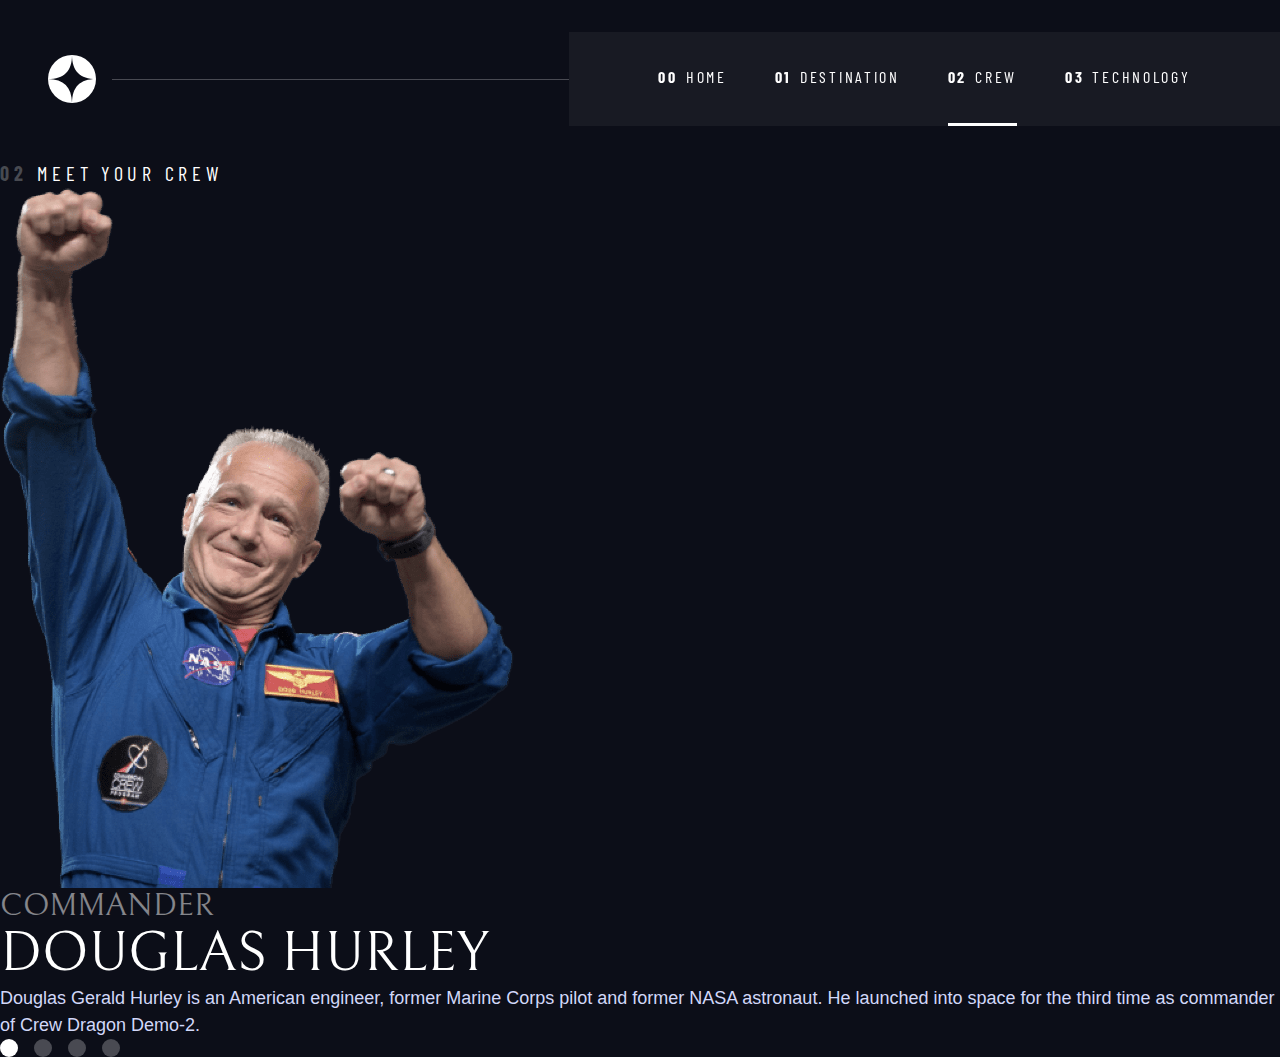
==== crew.html @ 1b333eca "JS & JSON ok" ====
<!DOCTYPE html>
<html lang="en">

<head>
     <meta charset="UTF-8">
     <meta name="viewport" content="width=device-width, initial-scale=1.0">

     <link rel="icon" type="image/png" sizes="32x32" href="./assets/favicon-32x32.png">
     <!-- Google fonts -->
     <link rel="preconnect" href="https://fonts.googleapis.com">
     <link rel="preconnect" href="https://fonts.gstatic.com" crossorigin>
     <link href="https://fonts.googleapis.com/css2?family=Barlow+Condensed:wght@400;700&family=Bellefair&  family=Barlow:wght@400;700&display=swap"
         rel="stylesheet">

     <link rel="stylesheet" href="./css/index.css">
     <title>Frontend Mentor | Space tourism website</title>
</head>


<body class="crew">

    <header class="primary-header flex">
        <div>
            <img src="./assets/shared/logo.svg" alt="logo" class="logo">
        </div>
        <button onclick="displayMenu()" class="mobile-nav-toggle" data-visible="false" aria-controls="primary-navigation"><span class="sr-only" aria-expanded="false">Menu</span></button>
        <nav>
            <ul id="primary-navigation" class="primary-navigation underline-indicators flex">
                <li><a class="fs-300 ff-sans-cond text-white letter-spacing-2 uppercase" href="index.html"><span aria-hidden="true">00</span>Home</a>
                <li><a class="fs-300 ff-sans-cond text-white letter-spacing-2 uppercase" href="destination.html"><span aria-hidden="true">01</span>Destination</a>
                <li class="active"><a class="fs-300 ff-sans-cond text-white letter-spacing-2 uppercase" href="crew.html"><span aria-hidden="true">02</span>Crew</a>
                <li><a class="fs-300 ff-sans-cond text-white letter-spacing-2 uppercase" href="technology.html"><span aria-hidden="true">03</span>Technology</a>
            </ul>
        </nav>
    </header>
  
    <main id="main" class="grid-container-xxx grid-container--destination">
        <h1 class="numbered-title"><span aria-hidden="true">02</span>Meet your crew</h1>
   
        <article>
            <img id="obj-image" src="./assets/crew/image-douglas-hurley.png" alt="Crew member picture">
            <h2 id="obj-role" class="ff-serif fs-600 uppercase" style="color: hsl( var(--clr-white) / .50);">Commander</h2>
            <h3 id="obj-name" class="ff-serif fs-700 uppercase">Douglas Hurley</h3>
    
            <p id="obj-bio" class="text-accent" style="font-weight: 300;">Douglas Gerald Hurley is an American engineer, former Marine Corps pilot 
            and former NASA astronaut. He launched into space for the third time as 
            commander of Crew Dragon Demo-2.</p>



            <div class="dot-indicators flex">
                <button id="commander" onclick="displayCommander()" aria-selected="true"><span class="sr-only">slide title</span></button>
                <button id="specialist" onclick="displaySpecialist()" aria-selected="false"><span class="sr-only">slide title</span></button>
                <button id="pilot" onclick="displayPilot()" aria-selected="false"><span class="sr-only">slide title</span></button>
                <button id="engineer" onclick="displayEngineer()" aria-selected="false"><span class="sr-only">slide title</span></button>
            </div>

        </article>
    </main>

  <script src="./scripts/index.js"></script>
  <script src="./scripts/crew.js"></script>
</body>
</html>
---- css/index.css ----
/* ------------------- */
/* Custom properties   */
/* ------------------- */

:root {
    /* colors */
    --clr-dark: 230 35% 7%;
    --clr-light: 231 77% 90%;
    --clr-white: 0 0% 100%;
    
    /* font-sizes */
    --fs-900: clamp(5rem, 8vw + 1rem, 9.375rem);
    --fs-800: 3.5rem;
    --fs-700: 1.5rem;
    --fs-600: 1rem;
    --fs-500: 1.75rem;
    --fs-400: 0.9375rem;
    --fs-300: 1rem;
    --fs-200: 0.875rem;
    
    /* font-families */
    --ff-serif: "Bellefair", serif;
    --ff-sans-cond: "Barlow Condensed", sans-serif;
    --ff-sans-normal: "Barlow", sans-serif;
}

@media (min-width: 35em) {
    :root {
        --fs-800: 5rem;
        --fs-700: 2.5rem;
        --fs-600: 1.5rem;
        --fs-500: 1.25rem;
        --fs-400: 1rem;
    }
}

@media (min-width: 45em) {
    :root {
        /* font-sizes */
        --fs-800: 6.25rem;
        --fs-700: 3.5rem;
        --fs-600: 2rem;
        --fs-400: 1.125rem;
    }
}


/* ------------------- */
/* Reset               */
/* ------------------- */

/* https://piccalil.li/blog/a-modern-css-reset/ */

/* Box sizing */
*,
*::before,
*::after {
    box-sizing: border-box;
}

/* Reset margins */
body,
h1,
h2,
h3,
h4,
h5,
p,
figure,
picture {
    margin: 0; 
}

h1,
h2,
h3,
h4,
h5,
h6,
p {
    font-weight: 400;
}

/* set up the body */
body {
    font-family: var(--ff-sans-normal);
    font-size: var(--fs-400);
    color: hsl( var(--clr-white) );
    background-color: hsl( var(--clr-dark) );
    line-height: 1.5;
    min-height: 100vh;
    
    display: grid;
    grid-template-rows: min-content 1fr;

    overflow-x: hidden;
}

/* make images easier to work with */
img,
picutre {
    max-width: 100%;
    display: block;
}

/* make form elements easier to work with */
input,
button,
textarea,
select {
    font: inherit;
}

/* remove animations for people who've turned them off */
@media (prefers-reduced-motion: reduce) {  
  *,
  *::before,
  *::after {
    animation-duration: 0.01ms !important;
    animation-iteration-count: 1 !important;
    transition-duration: 0.01ms !important;
    scroll-behavior: auto !important;
  }
}


/* ------------------- */
/* Utility classes     */
/* ------------------- */

/* general */

.flex {
    display: flex;
    gap: var(--gap, 1rem);
}

.grid {
    display: grid;
    gap: var(--gap, 1rem);
}

.d-block {
    display: block;
}

.flow > *:where(:not(:first-child)) {
    margin-top: var(--flow-space, 1rem);
}

.container {
    padding-inline: 2em;
    margin-inline: auto;
    max-width: 80rem;
}

.grid-container {
    text-align: center;
    display: grid;
    place-items: center;
    padding-inline: 1rem;
}

.grid-container * {
    max-width: 50ch;
}

@media (min-width: 45em) {
    .grid-container {
        text-align: left;
        column-gap: var(--container-gap, 2rem);
        grid-template-columns: minmax(1rem, 1fr) repeat(2, minmax(0, 40rem)) minmax(1rem, 1fr);
    }
    
    .grid-container > *:first-child {
        grid-column: 2;
    }

    .grid-container > *:last-child {
        grid-column: 3;
    }

    .grid-container--home {
        padding-bottom: 6rem;
        align-items: end;
    }
}

.sr-only {
  position: absolute; 
  width: 1px;
  height: 1px;
  padding: 0;
  margin: -1px; 
  overflow: hidden;
  clip: rect(0, 0, 0, 0);
  white-space: nowrap; /* added line */
  border: 0;
}

.skip-to-content {
    position: absolute;
    z-index: 9999;
    background: hsl( var(--clr-white) );
    color: hsl( var(--clr-dark) );
    padding: .5em 1em;
    margin-inline: auto;
    transform: translateY(-100%);
    transition: transform 250ms ease-in;
}

.skip-to-content:focus {
   transform: translateY(0);
   
}

/* colors */

.bg-dark { background-color: hsl( var(--clr-dark) );}
.bg-accent { background-color: hsl( var(--clr-light) );}
.bg-white { background-color: hsl( var(--clr-white) );}

.text-dark { color: hsl( var(--clr-dark) );}
.text-accent { color: hsl( var(--clr-light) );}
.text-white { color: hsl( var(--clr-white) );}

/* typography */

.ff-serif { font-family: var(--ff-serif); } 
.ff-sans-cond { font-family: var(--ff-sans-cond); } 
.ff-sans-normal { font-family: var(--ff-sans-normal); } 

.letter-spacing-1 { letter-spacing: 4.75px; } 
.letter-spacing-2 { letter-spacing: 2.7px; } 
.letter-spacing-3 { letter-spacing: 2.35px; } 

.uppercase { text-transform: uppercase; }

.fs-900 { font-size: var(--fs-900); }
.fs-800 { font-size: var(--fs-800); }
.fs-700 { font-size: var(--fs-700); }
.fs-600 { font-size: var(--fs-600); }
.fs-500 { font-size: var(--fs-500); }
.fs-400 { font-size: var(--fs-400); }
.fs-300 { font-size: var(--fs-300); }
.fs-200 { font-size: var(--fs-200); }

.fs-900,
.fs-800,
.fs-700,
.fs-600 {
    line-height: 1.1;
}

.numbered-title {
    font-family: var(--ff-sans-cond);
    font-size: var(--fs-500);
    text-transform: uppercase;
    letter-spacing: 4.72px; 
}

.numbered-title span {
    margin-right: .5em;
    font-weight: 700;
    color: hsl( var(--clr-white) / .25);
}


/* ------------------- */
/* Compontents         */
/* ------------------- */

.large-button {
    font-size: 2rem;
    position: relative;
    z-index: 1;
    display: inline-grid;
    place-items: center;
    padding: 0 2em;
    border-radius: 50%;
    aspect-ratio: 1;
    text-decoration: none;
}

.large-button::after {
    content: '';
    position: absolute;
    z-index: -1;
    width: 100%;
    height: 100%;
    background: hsl( var(--clr-white) / .1);
    border-radius: 50%;
    opacity: 0;
    transition: opacity 500ms linear, transform 750ms ease-in-out;
}
 
.large-button:hover::after,
.large-button:focus::after {
    opacity: 1;
    transform: scale(1.5);
}

/* primary header */

.logo {
    margin: 1.3rem clamp(1.5rem, 5vw, 3rem);
}

.primary-header {
    justify-content: space-between;
    align-items: center;
    
}

.primary-navigation {
    --gap: clamp(1.5rem, 5vw, 3rem);
    --underline-gap: 2rem;
    list-style: none;
    padding: 0;
    margin: 0;
    background: hsl( var(--clr-dark) / 0.98);
}

.primary-navigation a {
    text-decoration: none;
}

.primary-navigation a > span {
    font-weight: 700;
    margin-right: .5em;
}

.mobile-nav-toggle {
    display: none;
}

@supports (-webkit-backdrop-filter: blur(2rem)) {
    .primary-navigation {
        background: hsl( var(--clr-white) / 0.05);
        backdrop-filter: blur(2rem);
        -webkit-backdrop-filter: blur(2rem);
    }
}

@supports (backdrop-filter: blur(2rem)) {
    .primary-navigation {
        background: hsl( var(--clr-white) / 0.05);
        backdrop-filter: blur(2rem);
    }
}

@media (max-width: 35em) {
    .primary-navigation {
        --underline-gap: .5rem;
        position: fixed;
        z-index: 1000;
        inset: 0 0 0 30%;
        list-style: none;
        padding: min(20rem, 15vh) 2rem;
        margin: 0;
        flex-direction: column;
        transform: translateX(100%);
        transition: transform 500ms ease-in-out;
    }
   
    .primary-navigation-toggle {
        transform: translateX(0%);
        transition: transform 500ms ease-in-out;
    }

    .primary-navigation.underline-indicators > .active {
        border: 0;
    }

    .mobile-nav-toggle {
        display: block;
        position: absolute;
        z-index: 2000;
        right: 1rem;
        top: 2rem;
        background: transparent;
        background-image: url(../assets/shared/icon-hamburger.svg);
        width: 1.5rem;
        aspect-ratio: 1;
        background-repeat: no-repeat;
        border: 0;
    }

}

@media (min-width: 35em) {
    .primary-navigation {
        padding-inline: clamp(3rem, 7vw, 7rem);
    }
}

@media (min-width: 35em) and (max-width: 44.999em) {
    .primary-navigation a > span {
        display: none;
    }
}

@media (min-width: 45em) {

    .primary-header::after {
        content: '';
        display: block;
        position: relative;
        height: 1px;
        width: 100%;
        margin-right: -2.5rem;
        background: hsl( var(--clr-white) / .25);
        order: 1;
    }

    nav {
        order: 2;
    }

    .primary-navigation {
        margin-block: 2rem;
    }
}

.underline-indicators > * {
    cursor: pointer;
    padding: var(--underline-gap, 1rem) 0;
    border: 0;
    border-bottom: .2rem solid hsl( var(--clr-white) / 0 );
}

.underline-indicators > *:hover,
.underline-indicators > *:focus {
    border-color: hsl( var(--clr-white) / .5);
}

.underline-indicators > .active,
.underline-indicators > [aria-selected="true"] {
    color: hsl( var(--clr-white) / 1);
    border-color: hsl( var(--clr-white) / 1); 
}

.tab-list {
    --gap: 2rem;
}

.dot-indicators > * {
    cursor: pointer;
    border: 0;
    border-radius: 50%;
    padding: .5em;
    background-color: hsl( var(--clr-white) / .25);
}
 
.dot-indicators > *:hover,
.dot-indicators > *:focus { 
    background-color: hsl( var(--clr-white) / .5);
}

.dot-indicators > [aria-selected="true"] {
    background-color: hsl( var(--clr-white) / 1); 
}

.number-indicators > button {
    cursor: pointer;
    width: 5rem;
    height: 5rem;
    border-radius: 50%;
    border: 1px solid hsl( var(--clr-white) / .25 );
    background-color: hsl( var(--clr-dark) );
    color: hsl( var(--clr-white) );
}

.number-indicators > button:hover,
.number-indicators > button:focus {
    border-color: hsl( var(--clr-white) );
}

.number-indicators > [aria-selected="true"] {
    background-color: hsl( var(--clr-white) / 1) !important;
    color: hsl( var(--clr-dark) );
}

/* ----------------------------- */
/* Page specific babckground     */
/* ----------------------------- */
body {
    background-size: cover;
    background-position: bottom center;
}
/* home */
.home {
    background-image: url(../assets/home/background-home-mobile.jpg);
}

@media (min-width: 35em) {
    .home {
        background-position: center center;
        background-image: url(../assets/home/background-home-tablet.jpg);
    }
}

@media (min-width: 45em) {
    .home {
        background-image: url(../assets/home/background-home-desktop.jpg);
    }
}
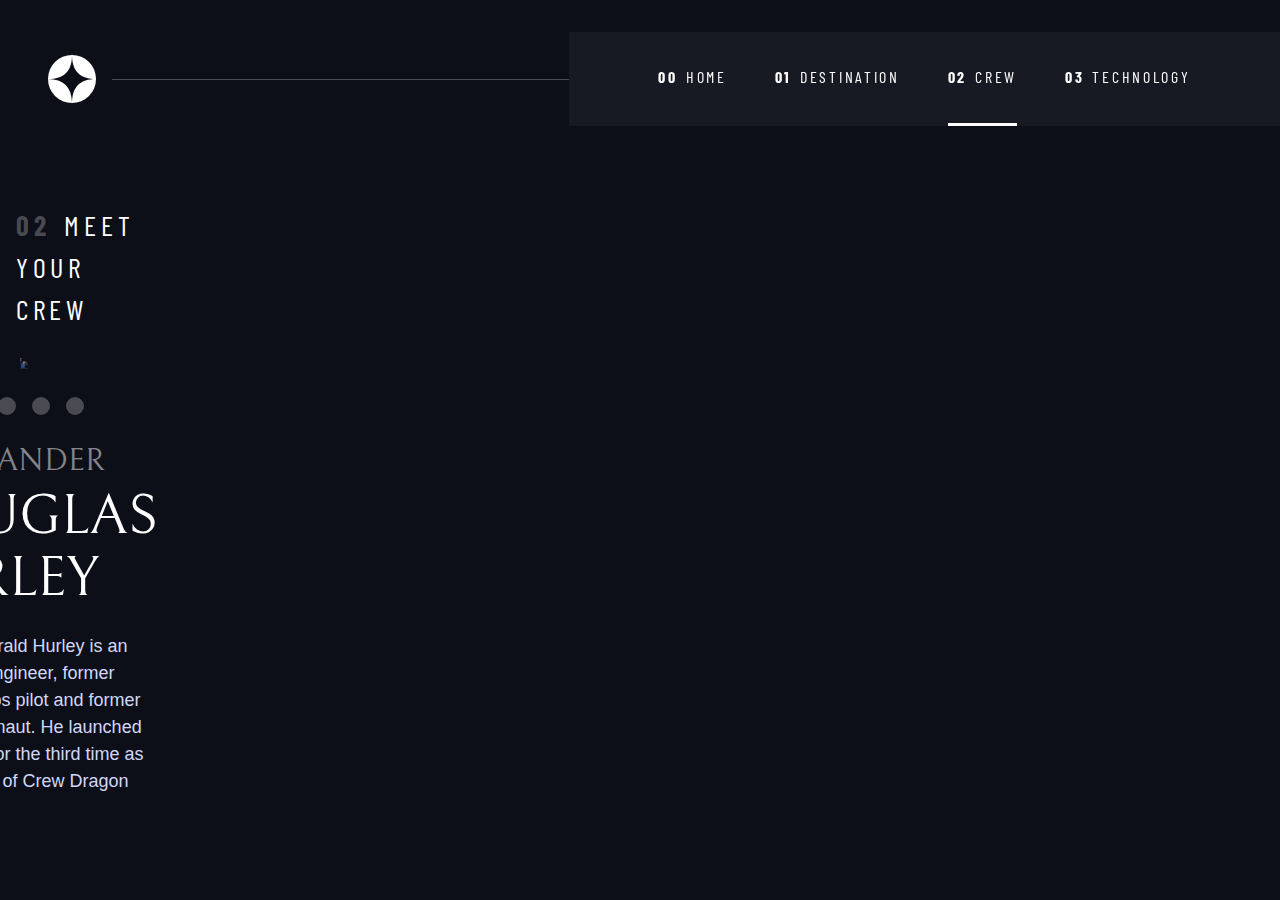
==== commit a09ffcda: "destination layout responsive ok" ====
--- a/crew.html
+++ b/crew.html
@@ -34,28 +34,27 @@
         </nav>
     </header>
   
-    <main id="main" class="grid-container-xxx grid-container--destination">
+    <main id="main" class="grid-container grid-container--crew">
         <h1 class="numbered-title"><span aria-hidden="true">02</span>Meet your crew</h1>
-   
-        <article>
-            <img id="obj-image" src="./assets/crew/image-douglas-hurley.png" alt="Crew member picture">
+        
+        <div class="dot-indicators flex">
+            <button id="commander" onclick="displayCommander()" aria-selected="true"><span class="sr-only">The commander</span></button>
+            <button id="specialist" onclick="displaySpecialist()" aria-selected="false"><span class="sr-only">The mission specialist</span></button>
+            <button id="pilot" onclick="displayPilot()" aria-selected="false"><span class="sr-only">The pilot</span></button>
+            <button id="engineer" onclick="displayEngineer()" aria-selected="false"><span class="sr-only">The crew engineer</span></button>
+        </div>
+
+        <article class="crew-details">
             <h2 id="obj-role" class="ff-serif fs-600 uppercase" style="color: hsl( var(--clr-white) / .50);">Commander</h2>
             <h3 id="obj-name" class="ff-serif fs-700 uppercase">Douglas Hurley</h3>
-    
+            
             <p id="obj-bio" class="text-accent" style="font-weight: 300;">Douglas Gerald Hurley is an American engineer, former Marine Corps pilot 
-            and former NASA astronaut. He launched into space for the third time as 
-            commander of Crew Dragon Demo-2.</p>
-
-
-
-            <div class="dot-indicators flex">
-                <button id="commander" onclick="displayCommander()" aria-selected="true"><span class="sr-only">slide title</span></button>
-                <button id="specialist" onclick="displaySpecialist()" aria-selected="false"><span class="sr-only">slide title</span></button>
-                <button id="pilot" onclick="displayPilot()" aria-selected="false"><span class="sr-only">slide title</span></button>
-                <button id="engineer" onclick="displayEngineer()" aria-selected="false"><span class="sr-only">slide title</span></button>
-            </div>
-
+                and former NASA astronaut. He launched into space for the third time as 
+                commander of Crew Dragon Demo-2.</p>
+                
         </article>
+            
+        <img id="obj-image" src="./assets/crew/image-douglas-hurley.png" alt="Crew member picture">
     </main>
 
   <script src="./scripts/index.js"></script>
--- a/css/index.css
+++ b/css/index.css
@@ -13,7 +13,7 @@
     --fs-800: 3.5rem;
     --fs-700: 1.5rem;
     --fs-600: 1rem;
-    --fs-500: 1.75rem;
+    --fs-500: 1rem;
     --fs-400: 0.9375rem;
     --fs-300: 1rem;
     --fs-200: 0.875rem;
@@ -37,9 +37,10 @@
 @media (min-width: 45em) {
     :root {
         /* font-sizes */
-        --fs-800: 6.25rem;
+        --fs-800: 5.75rem;
         --fs-700: 3.5rem;
         --fs-600: 2rem;
+        --fs-500: 1.75rem;
         --fs-400: 1.125rem;
     }
 }
@@ -152,38 +153,6 @@
     padding-inline: 2em;
     margin-inline: auto;
     max-width: 80rem;
-}
-
-.grid-container {
-    text-align: center;
-    display: grid;
-    place-items: center;
-    padding-inline: 1rem;
-}
-
-.grid-container * {
-    max-width: 50ch;
-}
-
-@media (min-width: 45em) {
-    .grid-container {
-        text-align: left;
-        column-gap: var(--container-gap, 2rem);
-        grid-template-columns: minmax(1rem, 1fr) repeat(2, minmax(0, 40rem)) minmax(1rem, 1fr);
-    }
-    
-    .grid-container > *:first-child {
-        grid-column: 2;
-    }
-
-    .grid-container > *:last-child {
-        grid-column: 3;
-    }
-
-    .grid-container--home {
-        padding-bottom: 6rem;
-        align-items: end;
-    }
 }
 
 .sr-only {
@@ -375,11 +344,11 @@
     .mobile-nav-toggle {
         display: block;
         position: absolute;
-        z-index: 2000;
+        z-index: 20000;
         right: 1rem;
         top: 2rem;
         background: transparent;
-        background-image: url(../assets/shared/icon-hamburger.svg);
+        background-image: url(../assets/icon-hamburger.svg);
         width: 1.5rem;
         aspect-ratio: 1;
         background-repeat: no-repeat;
@@ -504,4 +473,180 @@
     .home {
         background-image: url(../assets/home/background-home-desktop.jpg);
     }
+}
+
+
+/* ----------------------------- */
+/* Layout                        */
+/* ----------------------------- */
+
+.grid-container {
+    text-align: center;
+    display: grid;
+    place-items: center;
+    padding-inline: 1rem;
+    padding-bottom: 4rem;
+}
+
+.grid-container p {
+    max-width: 50ch;
+}
+
+.numbered-title {
+    grid-area: title;
+}
+
+/* Destination layout */
+
+.grid-container--destination {
+    grid-template-areas: 
+    'title'
+    'image'
+    'tabs'
+    'content';
+}
+
+.grid-container--destination img {
+    grid-area: image;
+    max-width: 60%;
+    margin-top: 2.5rem;
+}
+
+.grid-container--destination > .tab-list {
+    grid-area: tabs;
+    margin-top: 2rem;
+}
+
+.grid-container--destination > .destination-info {
+    grid-area: content;
+    margin-top: 1.75rem;
+}
+
+.destination-meta {
+    flex-direction: column;
+    border-top: 1px solid hsl( var(--clr-white) / .1);
+    padding: 2.5rem;
+    margin-top: 2.5rem;
+    align-items: center;
+}
+
+.destination-meta p {
+    font-size: 1.75rem;
+}
+
+/* Crew layout */
+
+.grid-container--crew {
+    grid-template-areas: 
+    'title'
+    'image'
+    'dots'
+    'details';
+}
+
+.grid-container--crew img {
+    grid-area: image;
+    max-width: 50%;
+    border-bottom: 1px solid hsl( var(--clr-white) / .1);
+}
+
+.grid-container--crew > .dot-indicators {
+    grid-area: dots;
+}
+
+.grid-container--crew > .crew-details {
+    grid-area: details;
+}
+
+.crew-details h3 {
+    margin-top: .5rem;
+    margin-bottom: 1.5rem;
+}
+
+.crew-details p {
+    padding-inline: .75rem;
+}
+
+/* Technology layout */
+
+.grid-container--technology {
+    grid-template-areas: 
+    'title'
+    'image'
+    'number'
+    'details';
+}
+
+.grid-container--technology img {
+    grid-area: image;
+}
+
+.grid-container--technology > .number-indicators {
+    grid-area: number;
+}
+
+.grid-container--technology > .technology-details {
+    grid-area: details;
+}
+
+
+@media (min-width: 35em) {
+    .numbered-title {
+        justify-self: left;
+        margin-top: 2rem;
+    }
+
+    .destination-meta {
+        flex-direction: row;
+        justify-content: space-evenly;
+    }
+}
+
+@media (min-width: 45em) {
+    .grid-container {
+        text-align: left;
+        column-gap: var(--container-gap, 2rem);
+        grid-template-columns: minmax(1rem, 1fr) repeat(2, minmax(0, 40rem)) minmax(1rem, 1fr);
+    }
+    
+    .grid-container--home {
+        padding-bottom: 6rem;
+        align-items: end;
+    }
+
+    .grid-container--home > *:first-child {
+        grid-column: 2;
+    }
+
+    .grid-container--home > *:last-child {
+        grid-column: 3;
+    }
+
+    .grid-container--destination {
+        justify-items: start;
+        align-content: start;
+        grid-template-areas: 
+        '. title title .'
+        '. image tabs .'
+        '. image content .';
+    }
+
+    .grid-container--destination > img {
+        max-width: 90%;
+    }
+
+    .destination-meta {
+        --gap: min(5vw, 6rem);
+        justify-content: flex-start;
+        align-items: initial;
+        padding: 2.5rem 2.5rem 2.5rem 0;
+    }
+
+    .destination-meta p {
+        font-size: 1.5rem;
+    }
+
+    .destination-info p {
+        padding-right: .5rem;
+    }
 }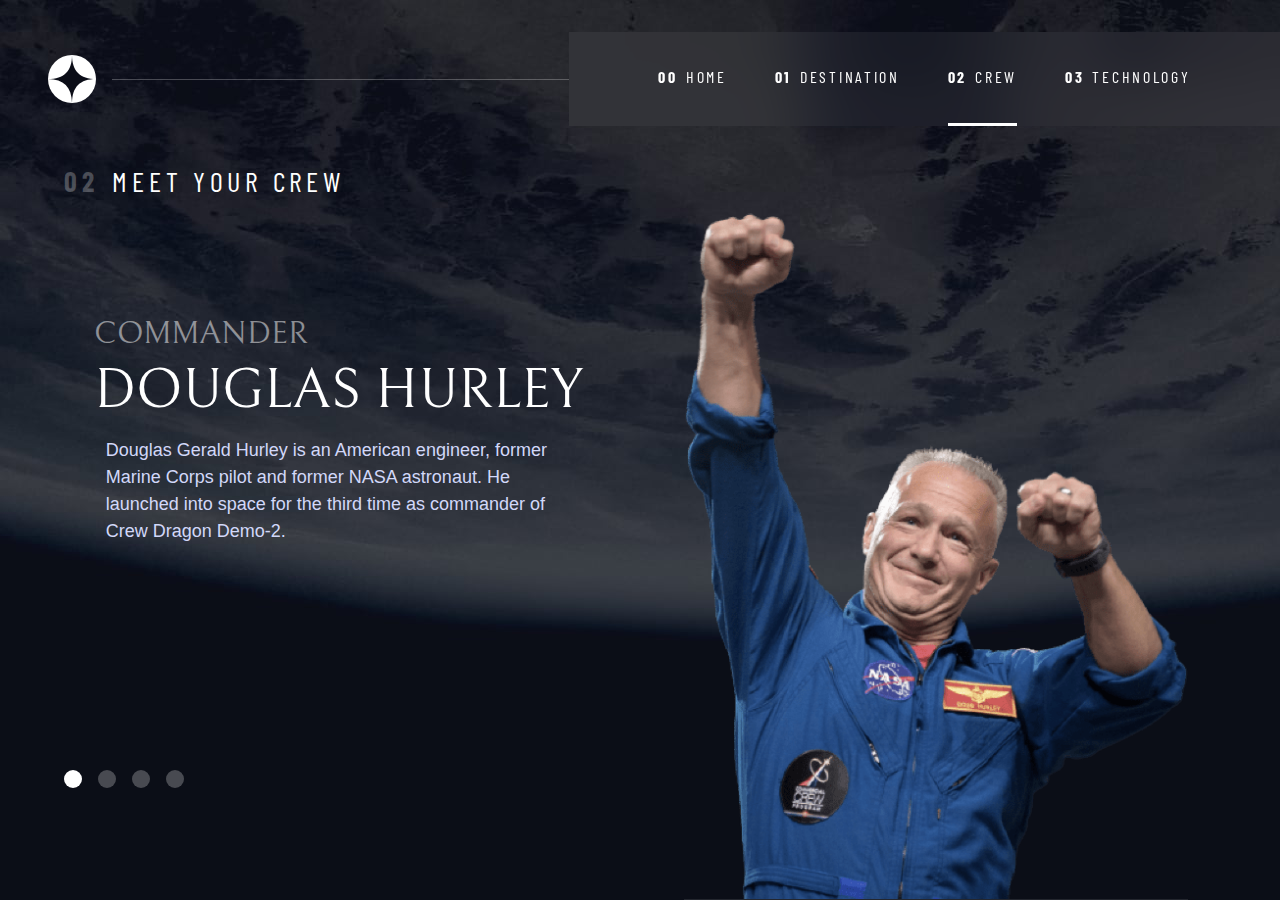
==== commit 7aa79d6f: "crew page responsive ok" ====
--- a/crew.html
+++ b/crew.html
@@ -44,10 +44,11 @@
             <button id="engineer" onclick="displayEngineer()" aria-selected="false"><span class="sr-only">The crew engineer</span></button>
         </div>
 
-        <article class="crew-details">
-            <h2 id="obj-role" class="ff-serif fs-600 uppercase" style="color: hsl( var(--clr-white) / .50);">Commander</h2>
-            <h3 id="obj-name" class="ff-serif fs-700 uppercase">Douglas Hurley</h3>
-            
+        <article class="crew-details flow">
+            <div>
+                <h2 id="obj-role" class="ff-serif fs-600 uppercase" style="color: hsl( var(--clr-white) / .50);">Commander</h2>
+                <h3 id="obj-name" class="ff-serif fs-700 uppercase">Douglas Hurley</h3>
+            </div>
             <p id="obj-bio" class="text-accent" style="font-weight: 300;">Douglas Gerald Hurley is an American engineer, former Marine Corps pilot 
                 and former NASA astronaut. He launched into space for the third time as 
                 commander of Crew Dragon Demo-2.</p>
--- a/css/index.css
+++ b/css/index.css
@@ -396,6 +396,7 @@
     padding: var(--underline-gap, 1rem) 0;
     border: 0;
     border-bottom: .2rem solid hsl( var(--clr-white) / 0 );
+    background: transparent;
 }
 
 .underline-indicators > *:hover,
@@ -475,6 +476,60 @@
     }
 }
 
+/* destination */
+.destination {
+    background-image: url(../assets/destination/background-destination-mobile.jpg);
+}
+
+@media (min-width: 35em) {
+    .destination {
+        background-position: center center;
+        background-image: url(../assets/destination/background-destination-tablet.jpg);
+    }
+}
+
+@media (min-width: 45em) {
+    .destination {
+        background-image: url(../assets/destination/background-destination-desktop.jpg);
+    }
+}
+
+/* crew */
+.crew {
+    background-image: url(../assets/crew/background-crew-mobile.jpg);
+}
+
+@media (min-width: 35em) {
+    .crew {
+        background-position: center center;
+        background-image: url(../assets/crew/background-crew-tablet.jpg);
+    }
+}
+
+@media (min-width: 45em) {
+    .crew {
+        background-image: url(../assets/crew/background-crew-desktop.jpg);
+    }
+}
+
+/* technology */
+.technology {
+    background-image: url(../assets/technology/background-technology-mobile.jpg);
+}
+
+@media (min-width: 35em) {
+    .technology {
+        background-position: center center;
+        background-image: url(../assets/technology/background-technology-tablet.jpg);
+    }
+}
+
+@media (min-width: 45em) {
+    .technology {
+        background-image: url(../assets/technology/background-technology-desktop.jpg);
+    }
+}
+
 
 /* ----------------------------- */
 /* Layout                        */
@@ -522,6 +577,10 @@
     margin-top: 1.75rem;
 }
 
+.destination-info h2 {
+    padding-bottom: .5rem;
+}
+
 .destination-meta {
     flex-direction: column;
     border-top: 1px solid hsl( var(--clr-white) / .1);
@@ -544,6 +603,14 @@
     'details';
 }
 
+.grid-container--crew h1 {
+    margin-block-start: 0;
+}
+
+.grid-container--crew h2 {
+    margin-block-end: .5rem;
+}
+
 .grid-container--crew img {
     grid-area: image;
     max-width: 50%;
@@ -556,11 +623,6 @@
 
 .grid-container--crew > .crew-details {
     grid-area: details;
-}
-
-.crew-details h3 {
-    margin-top: .5rem;
-    margin-bottom: 1.5rem;
 }
 
 .crew-details p {
@@ -589,6 +651,9 @@
     grid-area: details;
 }
 
+.number-indicators {
+    justify-content: center;
+}
 
 @media (min-width: 35em) {
     .numbered-title {
@@ -599,6 +664,19 @@
     .destination-meta {
         flex-direction: row;
         justify-content: space-evenly;
+    }
+
+    .grid-container--crew {
+        padding-bottom: 0;
+        grid-template-areas: 
+        'title'
+        'details'
+        'dots'
+        'image';
+    }
+
+    .grid-container--crew > img {
+        align-self: end;
     }
 }
 
@@ -631,7 +709,8 @@
         '. image content .';
     }
 
-    .grid-container--destination > img {
+    .grid-container--destination > img,
+    .grid-container--crew > img {
         max-width: 90%;
     }
 
@@ -649,4 +728,15 @@
     .destination-info p {
         padding-right: .5rem;
     }
+
+    .grid-container--crew {
+        grid-template-areas: 
+        '. title title .'
+        '. details image .'
+        '. dots image .';
+    }
+
+    .grid-container--crew > .dot-indicators {
+        justify-self: start;
+    }
 }